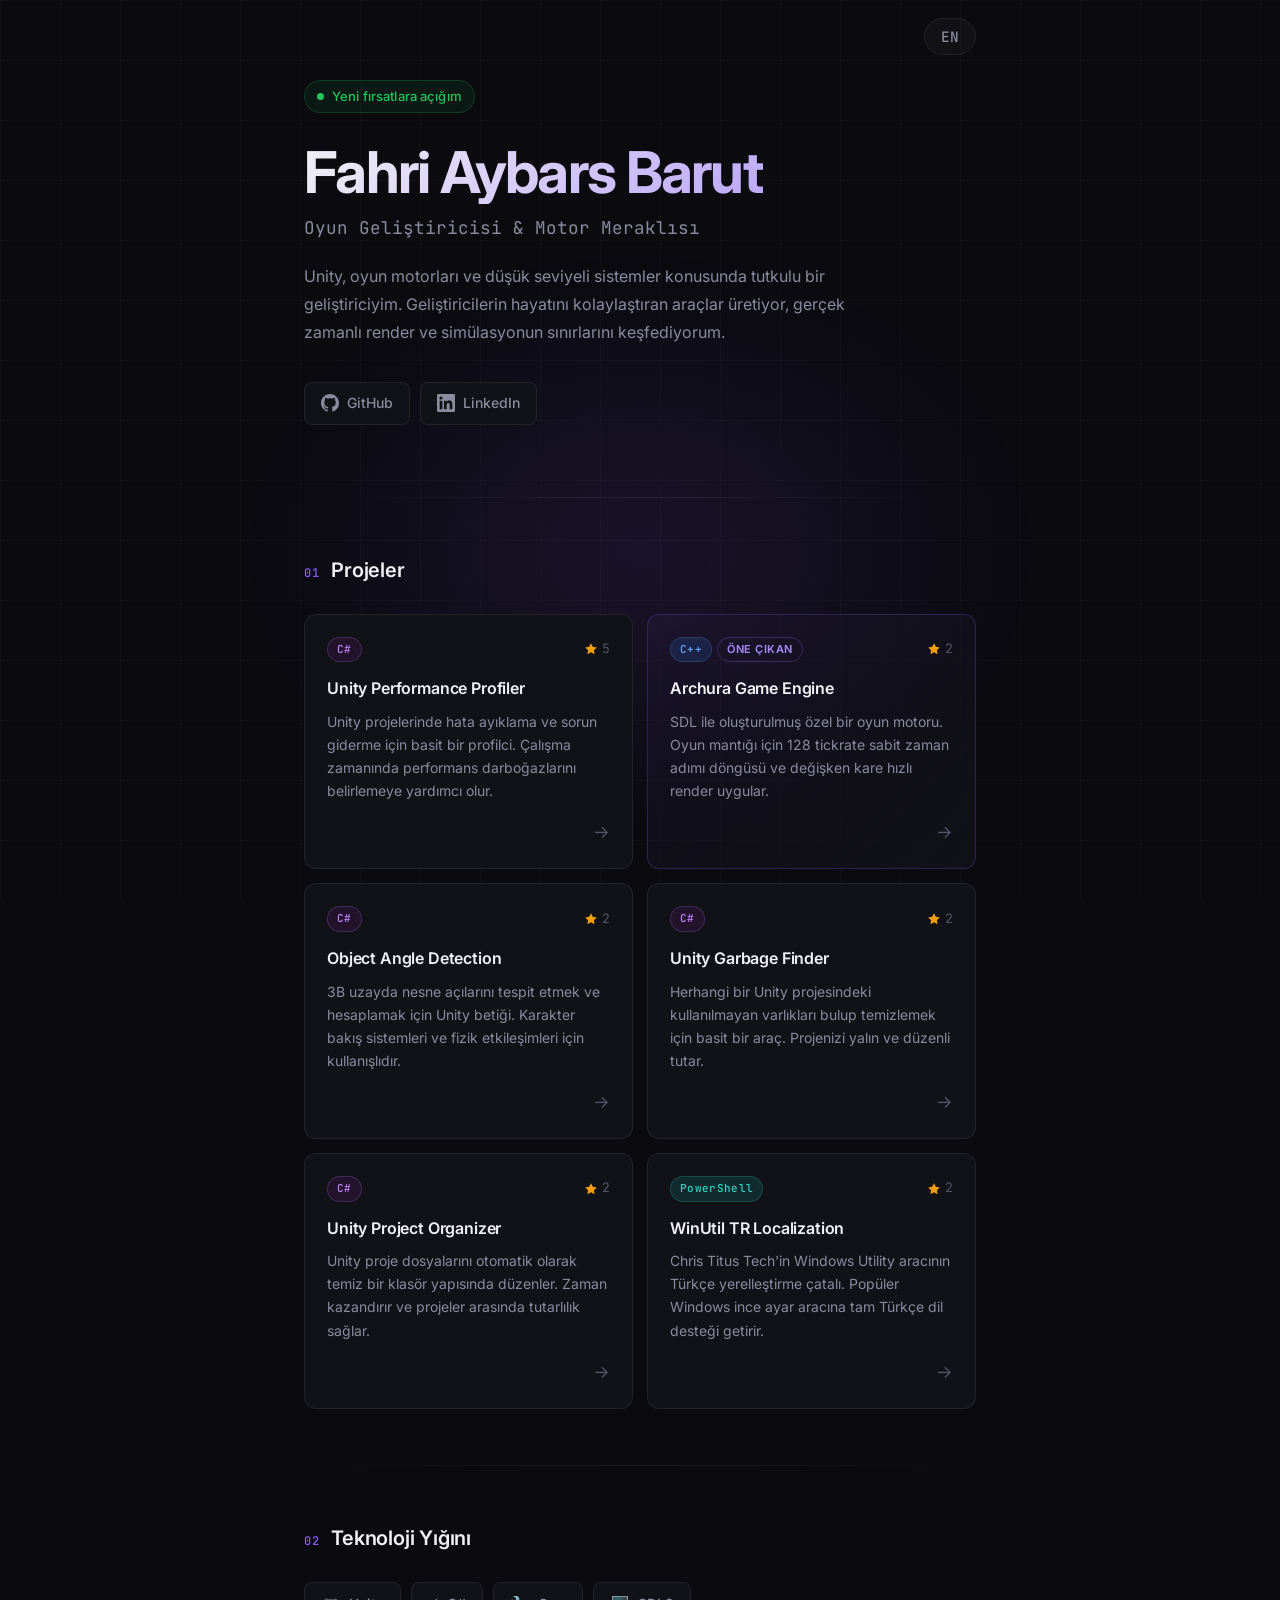
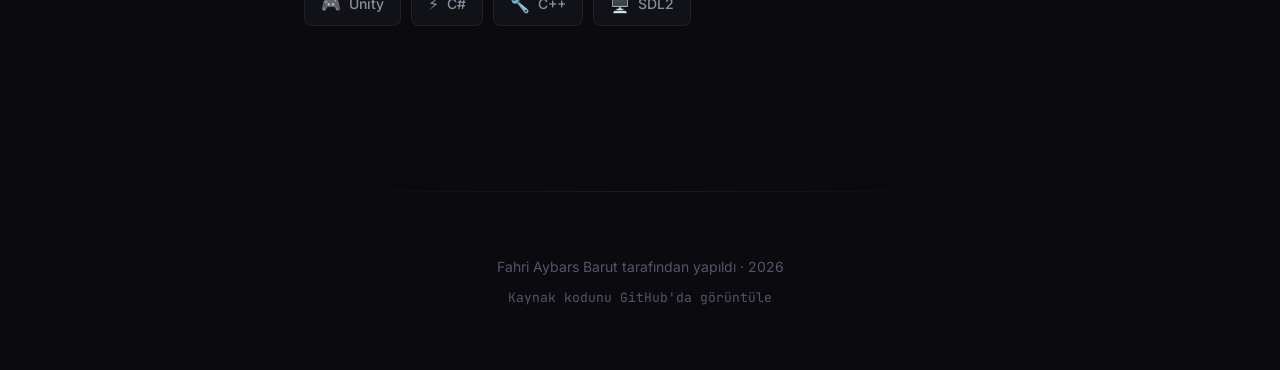
==== TR/index.html @ 6aac9144 "Add Turkish translation" ====
<!DOCTYPE html>
<html lang="tr">

<head>
    <meta charset="UTF-8" />
    <meta name="viewport" content="width=device-width, initial-scale=1.0" />
    <title>Fahri Aybars Barut — Geliştirici</title>
    <meta name="description"
        content="Fahri Aybars Barut — Unity & C++ Geliştiricisi. Araçlar ve deneyimler geliştiren oyun motoru meraklısı." />
    <link rel="preconnect" href="https://fonts.googleapis.com" />
    <link rel="preconnect" href="https://fonts.gstatic.com" crossorigin />
    <link
        href="https://fonts.googleapis.com/css2?family=Inter:wght@300;400;500;600;700&family=JetBrains+Mono:wght@400;500&display=swap"
        rel="stylesheet" />
    <link rel="stylesheet" href="../style.css" />
</head>

<body>

    <!-- Animated background -->
    <div class="bg-grid"></div>
    <div class="bg-glow"></div>

    <!-- Main content -->
    <main class="container">
        <div class="lang-switch">
            <a href="../" class="lang-link">EN</a>
        </div>

        <!-- Hero Section -->
        <section class="hero" id="hero">
            <div class="hero-badge">
                <span class="dot"></span>
                Yeni fırsatlara açığım
            </div>
            <h1 class="hero-name">Fahri Aybars Barut</h1>
            <p class="hero-title">Oyun Geliştiricisi &amp; Motor Meraklısı</p>
            <p class="hero-bio">
                Unity, oyun motorları ve düşük seviyeli sistemler konusunda tutkulu bir geliştiriciyim.
                Geliştiricilerin hayatını kolaylaştıran araçlar üretiyor, gerçek zamanlı render ve simülasyonun
                sınırlarını keşfediyorum.
            </p>

            <!-- Social Links -->
            <div class="socials">
                <a href="https://github.com/AybarsBarut" target="_blank" rel="noopener" class="social-link"
                    id="github-link">
                    <svg viewBox="0 0 24 24" fill="currentColor" width="18" height="18">
                        <path
                            d="M12 0C5.37 0 0 5.37 0 12c0 5.31 3.435 9.795 8.205 11.385.6.105.825-.255.825-.57 0-.285-.015-1.23-.015-2.235-3.015.555-3.795-.735-4.035-1.41-.135-.345-.72-1.41-1.23-1.695-.42-.225-1.02-.78-.015-.795.945-.015 1.62.87 1.845 1.23 1.08 1.815 2.805 1.305 3.495.99.105-.78.42-1.305.765-1.605-2.67-.3-5.46-1.335-5.46-5.925 0-1.305.465-2.385 1.23-3.225-.12-.3-.54-1.53.12-3.18 0 0 1.005-.315 3.3 1.23.96-.27 1.98-.405 3-.405s2.04.135 3 .405c2.295-1.56 3.3-1.23 3.3-1.23.66 1.65.24 2.88.12 3.18.765.84 1.23 1.905 1.23 3.225 0 4.605-2.805 5.625-5.475 5.925.435.375.81 1.095.81 2.22 0 1.605-.015 2.895-.015 3.3 0 .315.225.69.825.57A12.02 12.02 0 0 0 24 12c0-6.63-5.37-12-12-12z" />
                    </svg>
                    GitHub
                </a>
                <a href="https://www.linkedin.com/in/fahriaybarsbarut1853/" target="_blank" rel="noopener"
                    class="social-link" id="linkedin-link">
                    <svg viewBox="0 0 24 24" fill="currentColor" width="18" height="18">
                        <path
                            d="M20.447 20.452h-3.554v-5.569c0-1.328-.027-3.037-1.852-3.037-1.853 0-2.136 1.445-2.136 2.939v5.667H9.351V9h3.414v1.561h.046c.477-.9 1.637-1.85 3.37-1.85 3.601 0 4.267 2.37 4.267 5.455v6.286zM5.337 7.433a2.062 2.062 0 0 1-2.063-2.065 2.064 2.064 0 1 1 2.063 2.065zm1.782 13.019H3.555V9h3.564v11.452zM22.225 0H1.771C.792 0 0 .774 0 1.729v20.542C0 23.227.792 24 1.771 24h20.451C23.2 24 24 23.227 24 22.271V1.729C24 .774 23.2 0 22.222 0h.003z" />
                    </svg>
                    LinkedIn
                </a>
                <!-- Add your email here if you want: <a href="mailto:YOUR_EMAIL" class="social-link" id="email-link"> -->
                <a href="mailto:YOUR_EMAIL_HERE" class="social-link" id="email-link" style="display:none">
                    <svg viewBox="0 0 24 24" fill="none" stroke="currentColor" stroke-width="2" width="18" height="18">
                        <rect x="2" y="4" width="20" height="16" rx="2" />
                        <path d="m22 7-8.97 5.7a1.94 1.94 0 0 1-2.06 0L2 7" />
                    </svg>
                    Email
                </a>
            </div>
        </section>

        <!-- Divider -->
        <div class="section-divider"></div>

        <!-- Projects Section -->
        <section class="section" id="projects">
            <h2 class="section-title">
                <span class="section-num">01</span>
                Projeler
            </h2>

            <div class="projects-grid">

                <a href="https://github.com/AybarsBarut/Unity-Performance-Profiler" target="_blank" rel="noopener"
                    class="project-card" id="proj-profiler">
                    <div class="project-header">
                        <span class="project-lang lang-csharp">C#</span>
                        <div class="project-stars">
                            <svg viewBox="0 0 24 24" fill="currentColor" width="14" height="14">
                                <path
                                    d="M12 2l3.09 6.26L22 9.27l-5 4.87 1.18 6.88L12 17.77l-6.18 3.25L7 14.14 2 9.27l6.91-1.01L12 2z" />
                            </svg>
                            5
                        </div>
                    </div>
                    <h3 class="project-name">Unity Performance Profiler</h3>
                    <p class="project-desc">Unity projelerinde hata ayıklama ve sorun giderme için basit bir profilci.
                        Çalışma zamanında performans darboğazlarını belirlemeye yardımcı olur.</p>
                    <div class="project-arrow">→</div>
                </a>

                <a href="https://github.com/AybarsBarut/Archura-Game-Engine-SDL" target="_blank" rel="noopener"
                    class="project-card featured" id="proj-engine">
                    <div class="project-header">
                        <span class="project-lang lang-cpp">C++</span>
                        <div class="featured-badge">Öne Çıkan</div>
                        <div class="project-stars">
                            <svg viewBox="0 0 24 24" fill="currentColor" width="14" height="14">
                                <path
                                    d="M12 2l3.09 6.26L22 9.27l-5 4.87 1.18 6.88L12 17.77l-6.18 3.25L7 14.14 2 9.27l6.91-1.01L12 2z" />
                            </svg>
                            2
                        </div>
                    </div>
                    <h3 class="project-name">Archura Game Engine</h3>
                    <p class="project-desc">SDL ile oluşturulmuş özel bir oyun motoru. Oyun mantığı için 128 tickrate
                        sabit zaman adımı döngüsü ve değişken kare hızlı render uygular.</p>
                    <div class="project-arrow">→</div>
                </a>

                <a href="https://github.com/AybarsBarut/objectangledetection" target="_blank" rel="noopener"
                    class="project-card" id="proj-angle">
                    <div class="project-header">
                        <span class="project-lang lang-csharp">C#</span>
                        <div class="project-stars">
                            <svg viewBox="0 0 24 24" fill="currentColor" width="14" height="14">
                                <path
                                    d="M12 2l3.09 6.26L22 9.27l-5 4.87 1.18 6.88L12 17.77l-6.18 3.25L7 14.14 2 9.27l6.91-1.01L12 2z" />
                            </svg>
                            2
                        </div>
                    </div>
                    <h3 class="project-name">Object Angle Detection</h3>
                    <p class="project-desc">3B uzayda nesne açılarını tespit etmek ve hesaplamak için Unity betiği.
                        Karakter bakış sistemleri ve fizik etkileşimleri için kullanışlıdır.</p>
                    <div class="project-arrow">→</div>
                </a>

                <a href="https://github.com/AybarsBarut/Simple-Unity-Garbage-Finder" target="_blank" rel="noopener"
                    class="project-card" id="proj-garbage">
                    <div class="project-header">
                        <span class="project-lang lang-csharp">C#</span>
                        <div class="project-stars">
                            <svg viewBox="0 0 24 24" fill="currentColor" width="14" height="14">
                                <path
                                    d="M12 2l3.09 6.26L22 9.27l-5 4.87 1.18 6.88L12 17.77l-6.18 3.25L7 14.14 2 9.27l6.91-1.01L12 2z" />
                            </svg>
                            2
                        </div>
                    </div>
                    <h3 class="project-name">Unity Garbage Finder</h3>
                    <p class="project-desc">Herhangi bir Unity projesindeki kullanılmayan varlıkları bulup temizlemek
                        için
                        basit bir araç. Projenizi yalın ve düzenli tutar.</p>
                    <div class="project-arrow">→</div>
                </a>

                <a href="https://github.com/AybarsBarut/Unity-Project-Organizer" target="_blank" rel="noopener"
                    class="project-card" id="proj-organizer">
                    <div class="project-header">
                        <span class="project-lang lang-csharp">C#</span>
                        <div class="project-stars">
                            <svg viewBox="0 0 24 24" fill="currentColor" width="14" height="14">
                                <path
                                    d="M12 2l3.09 6.26L22 9.27l-5 4.87 1.18 6.88L12 17.77l-6.18 3.25L7 14.14 2 9.27l6.91-1.01L12 2z" />
                            </svg>
                            2
                        </div>
                    </div>
                    <h3 class="project-name">Unity Project Organizer</h3>
                    <p class="project-desc">Unity proje dosyalarını otomatik olarak temiz bir klasör yapısında düzenler.
                        Zaman kazandırır ve projeler arasında tutarlılık sağlar.</p>
                    <div class="project-arrow">→</div>
                </a>

                <a href="https://github.com/AybarsBarut/winutil_TR_localization" target="_blank" rel="noopener"
                    class="project-card" id="proj-winutil">
                    <div class="project-header">
                        <span class="project-lang lang-ps">PowerShell</span>
                        <div class="project-stars">
                            <svg viewBox="0 0 24 24" fill="currentColor" width="14" height="14">
                                <path
                                    d="M12 2l3.09 6.26L22 9.27l-5 4.87 1.18 6.88L12 17.77l-6.18 3.25L7 14.14 2 9.27l6.91-1.01L12 2z" />
                            </svg>
                            2
                        </div>
                    </div>
                    <h3 class="project-name">WinUtil TR Localization</h3>
                    <p class="project-desc">Chris Titus Tech'in Windows Utility aracının Türkçe yerelleştirme çatalı.
                        Popüler Windows ince ayar aracına tam Türkçe dil desteği getirir.</p>
                    <div class="project-arrow">→</div>
                </a>

            </div>
        </section>

        <!-- Divider -->
        <div class="section-divider"></div>

        <!-- Skills Section -->
        <section class="section" id="skills">
            <h2 class="section-title">
                <span class="section-num">02</span>
                Teknoloji Yığını
            </h2>
            <div class="skills-grid">
                <div class="skill-item" id="skill-unity">
                    <div class="skill-icon">🎮</div>
                    <span>Unity</span>
                </div>
                <div class="skill-item" id="skill-csharp">
                    <div class="skill-icon">⚡</div>
                    <span>C#</span>
                </div>
                <div class="skill-item" id="skill-cpp">
                    <div class="skill-icon">🔧</div>
                    <span>C++</span>
                </div>
                <div class="skill-item" id="skill-sdl">
                    <div class="skill-icon">🖥️</div>
                    <span>SDL2</span>
                </div>
                <div class="skill-item" id="skill-xr">
                    <div class="skill-icon">🥽</div>
                    <span>XR / VR</span>
                </div>
                <div class="skill-item" id="skill-git">
                    <div class="skill-icon">🌿</div>
                    <span>Git</span>
                </div>
                <div class="skill-item" id="skill-localization">
                    <div class="skill-icon">🌍</div>
                    <span>Yerelleştirme</span>
                </div>
                <div class="skill-item" id="skill-gamedev">
                    <div class="skill-icon">🚀</div>
                    <span>Oyun Geliştirme</span>
                </div>
                <div class="skill-item" id="skill-linux">
                    <div class="skill-icon">🐧</div>
                    <span>Linux</span>
                </div>
                <div class="skill-item" id="skill-virtualization">
                    <div class="skill-icon">📦</div>
                    <span>Sanallaştırma</span>
                </div>
                <div class="skill-item" id="skill-dotnet">
                    <div class="skill-icon">🔷</div>
                    <span>.NET</span>
                </div>
            </div>
        </section>

        <!-- Divider -->
        <div class="section-divider"></div>

        <!-- Footer -->
        <footer class="footer" id="footer">
            <p class="footer-text">Fahri Aybars Barut tarafından yapıldı · 2026</p>
            <p class="footer-sub">
                <a href="https://github.com/AybarsBarut/AybarsBarut-Web" target="_blank" rel="noopener">Kaynak kodunu
                    GitHub'da görüntüle</a>
            </p>
        </footer>

    </main>

    <script src="../script.js"></script>
</body>

</html>
---- style.css ----
/* ===========================
   CSS Custom Properties
   =========================== */
:root {
  --bg: #0a0a0f;
  --bg-card: #111118;
  --bg-card-hover: #16161f;
  --border: rgba(255, 255, 255, 0.07);
  --border-hover: rgba(139, 92, 246, 0.4);
  --text-primary: #f0f0f5;
  --text-secondary: #8b8b9e;
  --text-muted: #55556a;
  --accent: #8b5cf6;
  --accent-light: #a78bfa;
  --accent-glow: rgba(139, 92, 246, 0.15);
  --green: #22c55e;
  --font-sans: 'Inter', system-ui, sans-serif;
  --font-mono: 'JetBrains Mono', monospace;
  --radius: 12px;
  --transition: 0.25s cubic-bezier(0.4, 0, 0.2, 1);
}

/* ===========================
   Reset & Base
   =========================== */
*,
*::before,
*::after {
  box-sizing: border-box;
  margin: 0;
  padding: 0;
}

html {
  scroll-behavior: smooth;
}

body {
  background-color: var(--bg);
  color: var(--text-primary);
  font-family: var(--font-sans);
  font-size: 16px;
  line-height: 1.6;
  min-height: 100vh;
  overflow-x: hidden;
  -webkit-font-smoothing: antialiased;
}

a {
  color: inherit;
  text-decoration: none;
}

/* ===========================
   Language Switcher
   =========================== */
.lang-switch {
  position: absolute;
  top: 1.5rem;
  right: 1.5rem;
  z-index: 100;
}

.lang-link {
  color: var(--text-secondary);
  text-decoration: none;
  font-weight: 500;
  font-size: 0.9rem;
  padding: 0.5rem 1rem;
  border: 1px solid var(--border);
  border-radius: 2rem;
  transition: all 0.3s ease;
  background: rgba(255, 255, 255, 0.03);
  font-family: var(--font-mono);
}

.lang-link:hover {
  color: var(--text-primary);
  border-color: var(--accent);
  background: rgba(255, 255, 255, 0.05);
}

/* ===========================
   Animated Background
   =========================== */
.bg-grid {
  position: fixed;
  inset: 0;
  background-image:
    linear-gradient(rgba(255, 255, 255, 0.025) 1px, transparent 1px),
    linear-gradient(90deg, rgba(255, 255, 255, 0.025) 1px, transparent 1px);
  background-size: 60px 60px;
  pointer-events: none;
  z-index: 0;
}

.bg-glow {
  position: fixed;
  top: -30%;
  left: 50%;
  transform: translateX(-50%);
  width: 800px;
  height: 600px;
  background: radial-gradient(ellipse at center, rgba(139, 92, 246, 0.12) 0%, transparent 70%);
  pointer-events: none;
  z-index: 0;
  animation: glowPulse 6s ease-in-out infinite;
}

@keyframes glowPulse {

  0%,
  100% {
    opacity: 0.6;
    transform: translateX(-50%) scale(1);
  }

  50% {
    opacity: 1;
    transform: translateX(-50%) scale(1.05);
  }
}

/* ===========================
   Layout
   =========================== */
.container {
  position: relative;
  z-index: 1;
  max-width: 720px;
  margin: 0 auto;
  padding: 80px 24px 60px;
}

/* ===========================
   Hero Section
   =========================== */
.hero {
  padding-bottom: 16px;
  animation: fadeUp 0.7s ease both;
}

@keyframes fadeUp {
  from {
    opacity: 0;
    transform: translateY(24px);
  }

  to {
    opacity: 1;
    transform: translateY(0);
  }
}

.hero-badge {
  display: inline-flex;
  align-items: center;
  gap: 8px;
  background: rgba(34, 197, 94, 0.08);
  border: 1px solid rgba(34, 197, 94, 0.2);
  color: var(--green);
  font-size: 13px;
  font-weight: 500;
  padding: 5px 12px;
  border-radius: 100px;
  margin-bottom: 28px;
  letter-spacing: 0.01em;
}

.dot {
  width: 7px;
  height: 7px;
  background: var(--green);
  border-radius: 50%;
  animation: blink 2s ease-in-out infinite;
}

@keyframes blink {

  0%,
  100% {
    opacity: 1;
  }

  50% {
    opacity: 0.3;
  }
}

.hero-name {
  font-size: clamp(2.4rem, 6vw, 3.6rem);
  font-weight: 700;
  letter-spacing: -0.03em;
  line-height: 1.1;
  background: linear-gradient(135deg, #f0f0f5 0%, var(--accent-light) 100%);
  -webkit-background-clip: text;
  -webkit-text-fill-color: transparent;
  background-clip: text;
  margin-bottom: 10px;
}

.hero-title {
  font-size: 1.1rem;
  color: var(--text-secondary);
  font-weight: 400;
  margin-bottom: 20px;
  font-family: var(--font-mono);
}

.hero-bio {
  font-size: 1rem;
  color: var(--text-secondary);
  line-height: 1.75;
  max-width: 560px;
  margin-bottom: 36px;
}

/* ===========================
   Social Links
   =========================== */
.socials {
  display: flex;
  flex-wrap: wrap;
  gap: 10px;
}

.social-link {
  display: inline-flex;
  align-items: center;
  gap: 8px;
  background: var(--bg-card);
  border: 1px solid var(--border);
  color: var(--text-secondary);
  font-size: 14px;
  font-weight: 500;
  padding: 9px 16px;
  border-radius: 8px;
  transition: all var(--transition);
}

.social-link:hover {
  background: var(--bg-card-hover);
  border-color: var(--border-hover);
  color: var(--accent-light);
  transform: translateY(-2px);
  box-shadow: 0 8px 24px rgba(139, 92, 246, 0.12);
}

/* ===========================
   Section Divider
   =========================== */
.section-divider {
  height: 1px;
  background: linear-gradient(90deg, transparent, var(--border), transparent);
  margin: 56px 0;
}

/* ===========================
   Section Common
   =========================== */
.section {
  animation: fadeUp 0.7s ease both;
  animation-delay: 0.15s;
}

.section-title {
  display: flex;
  align-items: baseline;
  gap: 12px;
  font-size: 1.25rem;
  font-weight: 600;
  color: var(--text-primary);
  margin-bottom: 28px;
  letter-spacing: -0.01em;
}

.section-num {
  font-family: var(--font-mono);
  font-size: 0.75rem;
  color: var(--accent);
  font-weight: 500;
  letter-spacing: 0.05em;
}

/* ===========================
   Projects Grid
   =========================== */
.projects-grid {
  display: grid;
  grid-template-columns: repeat(auto-fill, minmax(300px, 1fr));
  gap: 14px;
}

.project-card {
  display: flex;
  flex-direction: column;
  background: var(--bg-card);
  border: 1px solid var(--border);
  border-radius: var(--radius);
  padding: 22px;
  transition: all var(--transition);
  position: relative;
  overflow: hidden;
  cursor: pointer;
}

.project-card::before {
  content: '';
  position: absolute;
  inset: 0;
  background: linear-gradient(135deg, var(--accent-glow), transparent);
  opacity: 0;
  transition: opacity var(--transition);
}

.project-card:hover {
  border-color: var(--border-hover);
  transform: translateY(-3px);
  box-shadow: 0 12px 32px rgba(139, 92, 246, 0.1);
}

.project-card:hover::before {
  opacity: 1;
}

.project-card.featured {
  border-color: rgba(139, 92, 246, 0.25);
  background: linear-gradient(135deg, rgba(139, 92, 246, 0.05), var(--bg-card));
}

.project-header {
  display: flex;
  align-items: center;
  justify-content: space-between;
  flex-wrap: nowrap;
  margin-bottom: 14px;
}

.featured-badge {
  background: transparent;
  border: 1px solid rgba(139, 92, 246, 0.3);
  color: var(--accent-light);
  font-size: 11px;
  font-weight: 600;
  padding: 3px 9px;
  border-radius: 100px;
  letter-spacing: 0.05em;
  text-transform: uppercase;
  white-space: nowrap;
  margin-right: auto;
  margin-left: 5px;
}

.project-lang {
  font-family: var(--font-mono);
  font-size: 11px;
  font-weight: 500;
  padding: 3px 9px;
  border-radius: 100px;
  letter-spacing: 0.03em;
}

.lang-csharp {
  background: rgba(104, 33, 122, 0.2);
  color: #c084fc;
  border: 1px solid rgba(192, 132, 252, 0.2);
}

.lang-cpp {
  background: rgba(59, 130, 246, 0.15);
  color: #60a5fa;
  border: 1px solid rgba(96, 165, 250, 0.2);
}

.lang-ps {
  background: rgba(20, 184, 166, 0.15);
  color: #2dd4bf;
  border: 1px solid rgba(45, 212, 191, 0.2);
}

.project-stars {
  display: flex;
  align-items: center;
  gap: 4px;
  font-size: 13px;
  color: var(--text-muted);
  font-family: var(--font-mono);
}

.project-stars svg {
  color: #f59e0b;
}

.project-name {
  font-size: 1rem;
  font-weight: 600;
  color: var(--text-primary);
  margin-bottom: 8px;
  letter-spacing: -0.01em;
}

.project-desc {
  font-size: 0.875rem;
  color: var(--text-secondary);
  line-height: 1.65;
  flex: 1;
}

.project-arrow {
  margin-top: 16px;
  font-size: 1.1rem;
  color: var(--text-muted);
  transition: all var(--transition);
  align-self: flex-end;
}

.project-card:hover .project-arrow {
  color: var(--accent-light);
  transform: translateX(4px);
}

/* ===========================
   Skills Grid
   =========================== */
.skills-grid {
  display: flex;
  flex-wrap: wrap;
  gap: 10px;
}

.skill-item {
  display: flex;
  align-items: center;
  gap: 8px;
  background: var(--bg-card);
  border: 1px solid var(--border);
  padding: 10px 16px;
  border-radius: 8px;
  font-size: 14px;
  font-weight: 500;
  color: var(--text-secondary);
  transition: all var(--transition);
  cursor: default;
}

.skill-item:hover {
  border-color: var(--border-hover);
  color: var(--text-primary);
  background: var(--bg-card-hover);
  transform: translateY(-2px);
}

.skill-icon {
  font-size: 16px;
  line-height: 1;
}

/* ===========================
   Footer
   =========================== */
.footer {
  text-align: center;
  padding-top: 8px;
}

.footer-text {
  font-size: 14px;
  color: var(--text-muted);
  margin-bottom: 6px;
}

.footer-sub a {
  font-size: 13px;
  color: var(--text-muted);
  transition: color var(--transition);
  font-family: var(--font-mono);
}

.footer-sub a:hover {
  color: var(--accent-light);
}

/* ===========================
   Responsive
   =========================== */
@media (max-width: 600px) {
  .container {
    padding: 60px 18px 48px;
  }

  .projects-grid {
    grid-template-columns: 1fr;
  }

  .hero-name {
    font-size: 2.2rem;
  }

  .socials {
    gap: 8px;
  }

  .social-link {
    font-size: 13px;
    padding: 8px 13px;
  }
}

/* ===========================
   Scroll-triggered fade-in
   =========================== */
.reveal {
  opacity: 0;
  transform: translateY(20px);
  transition: opacity 0.6s ease, transform 0.6s ease;
}

.reveal.visible {
  opacity: 1;
  transform: translateY(0);
}
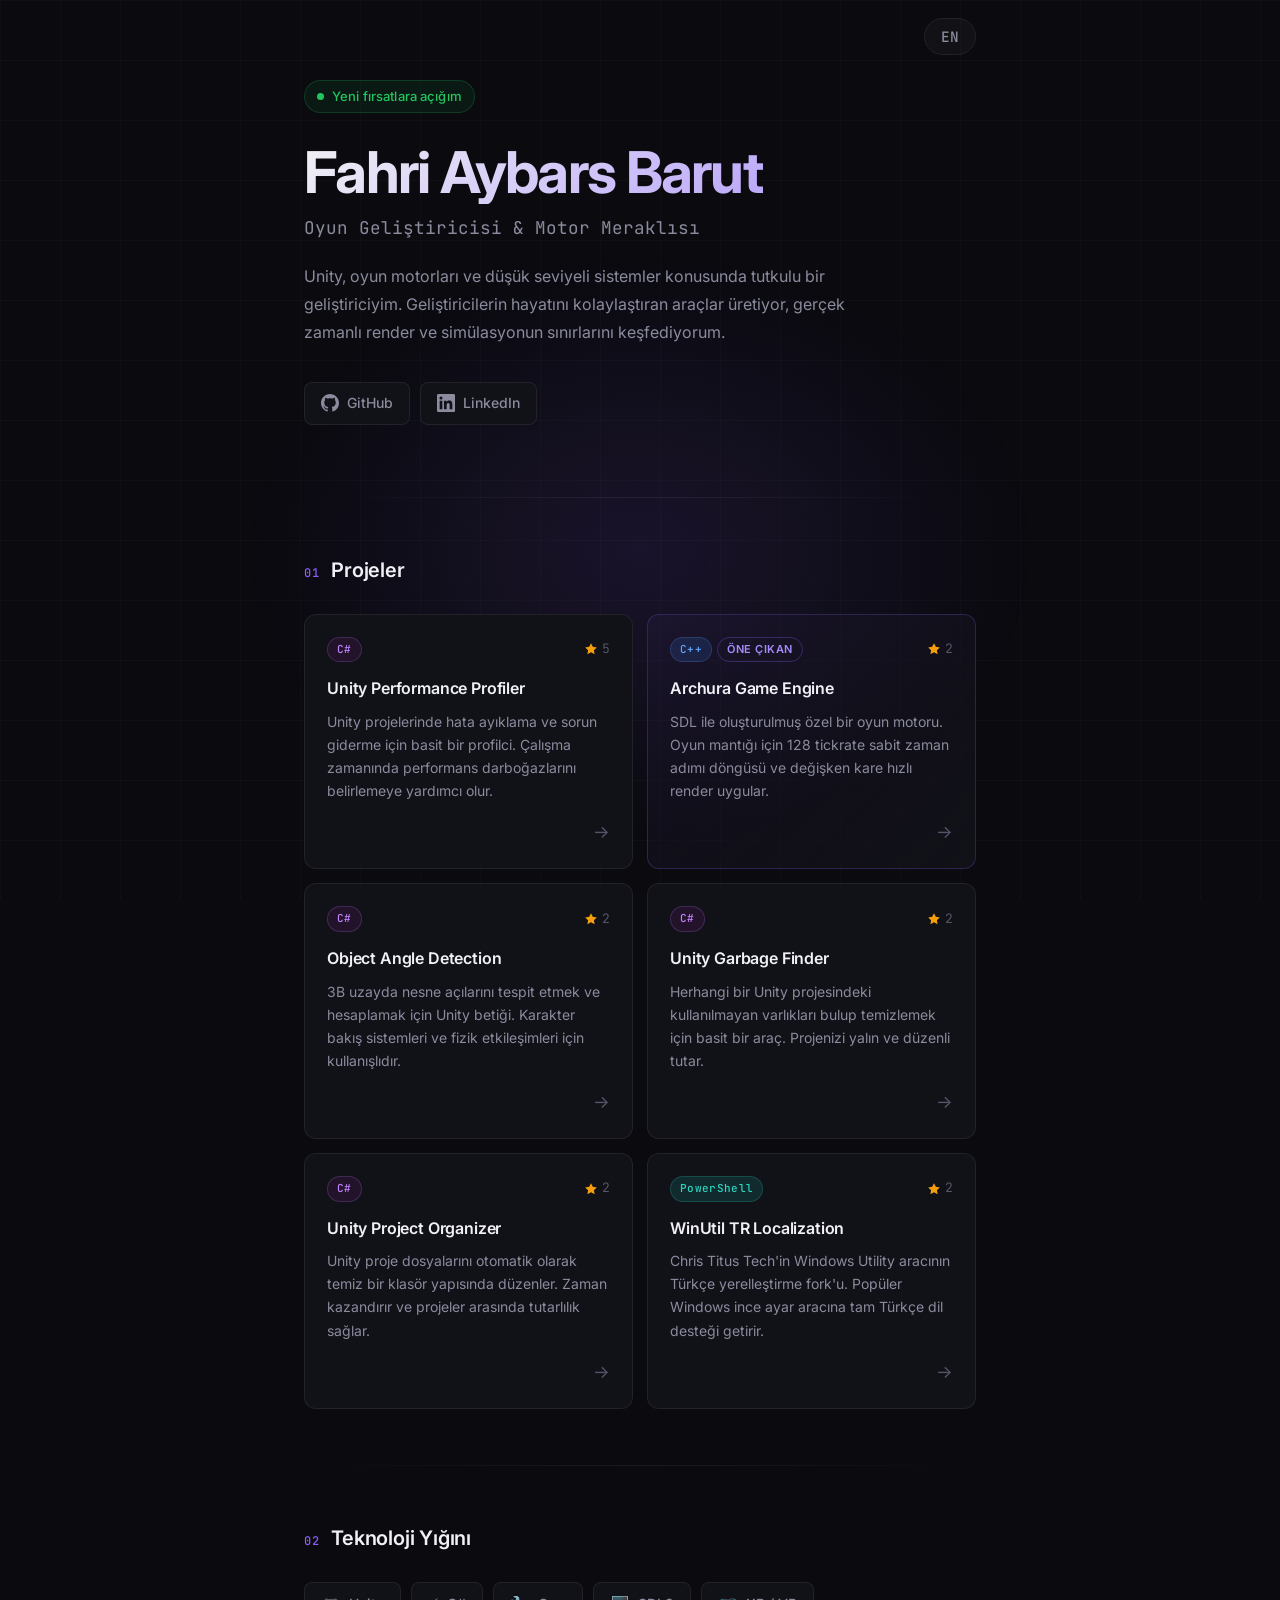
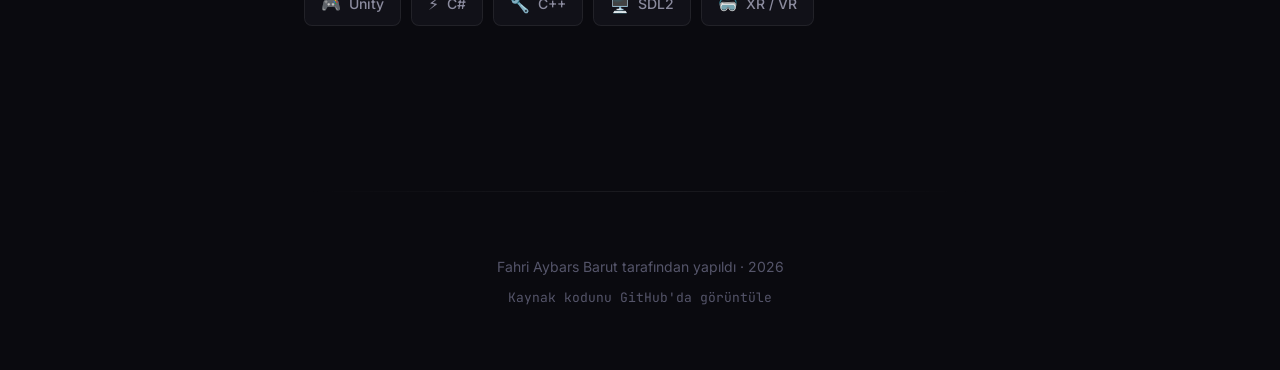
==== commit f369a9a7: "Update Turkish translations based on feedback" ====
--- a/TR/index.html
+++ b/TR/index.html
@@ -187,7 +187,7 @@
                         </div>
                     </div>
                     <h3 class="project-name">WinUtil TR Localization</h3>
-                    <p class="project-desc">Chris Titus Tech'in Windows Utility aracının Türkçe yerelleştirme çatalı.
+                    <p class="project-desc">Chris Titus Tech'in Windows Utility aracının Türkçe yerelleştirme fork'u.
                         Popüler Windows ince ayar aracına tam Türkçe dil desteği getirir.</p>
                     <div class="project-arrow">→</div>
                 </a>
